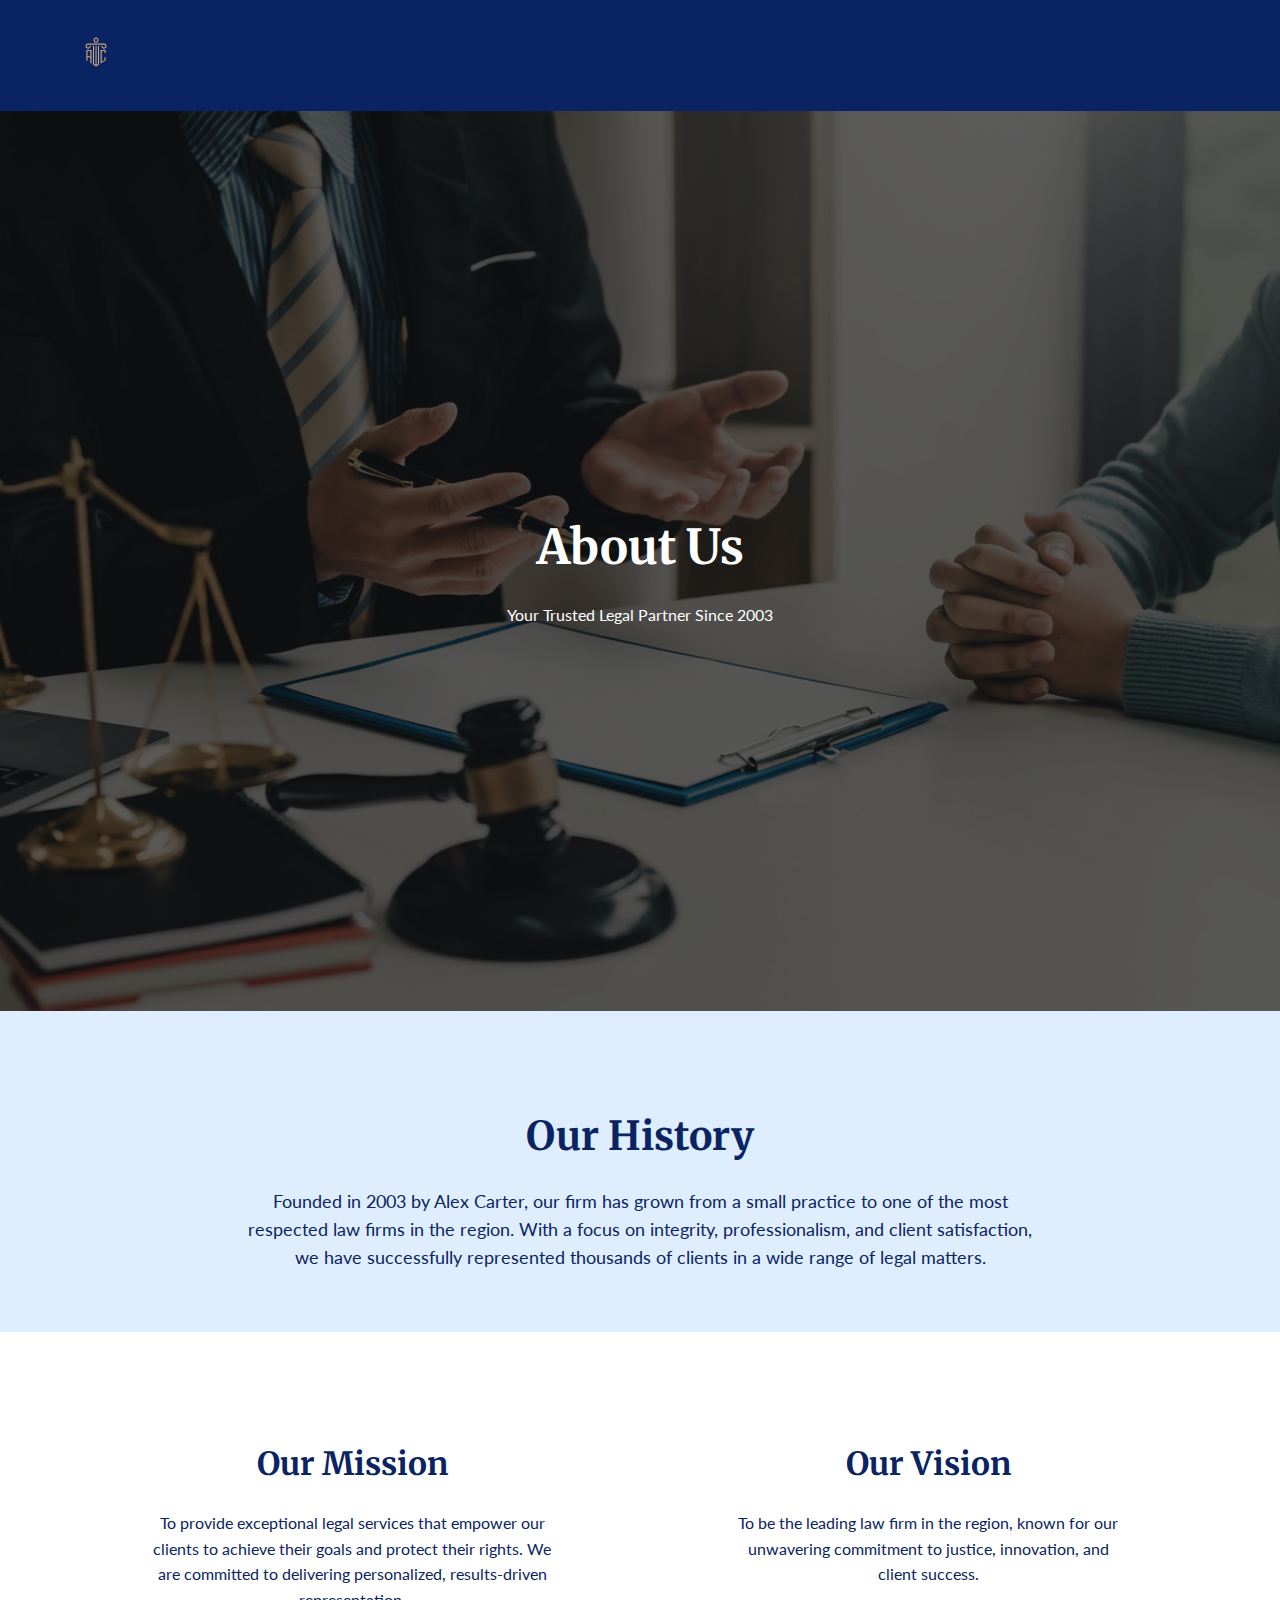
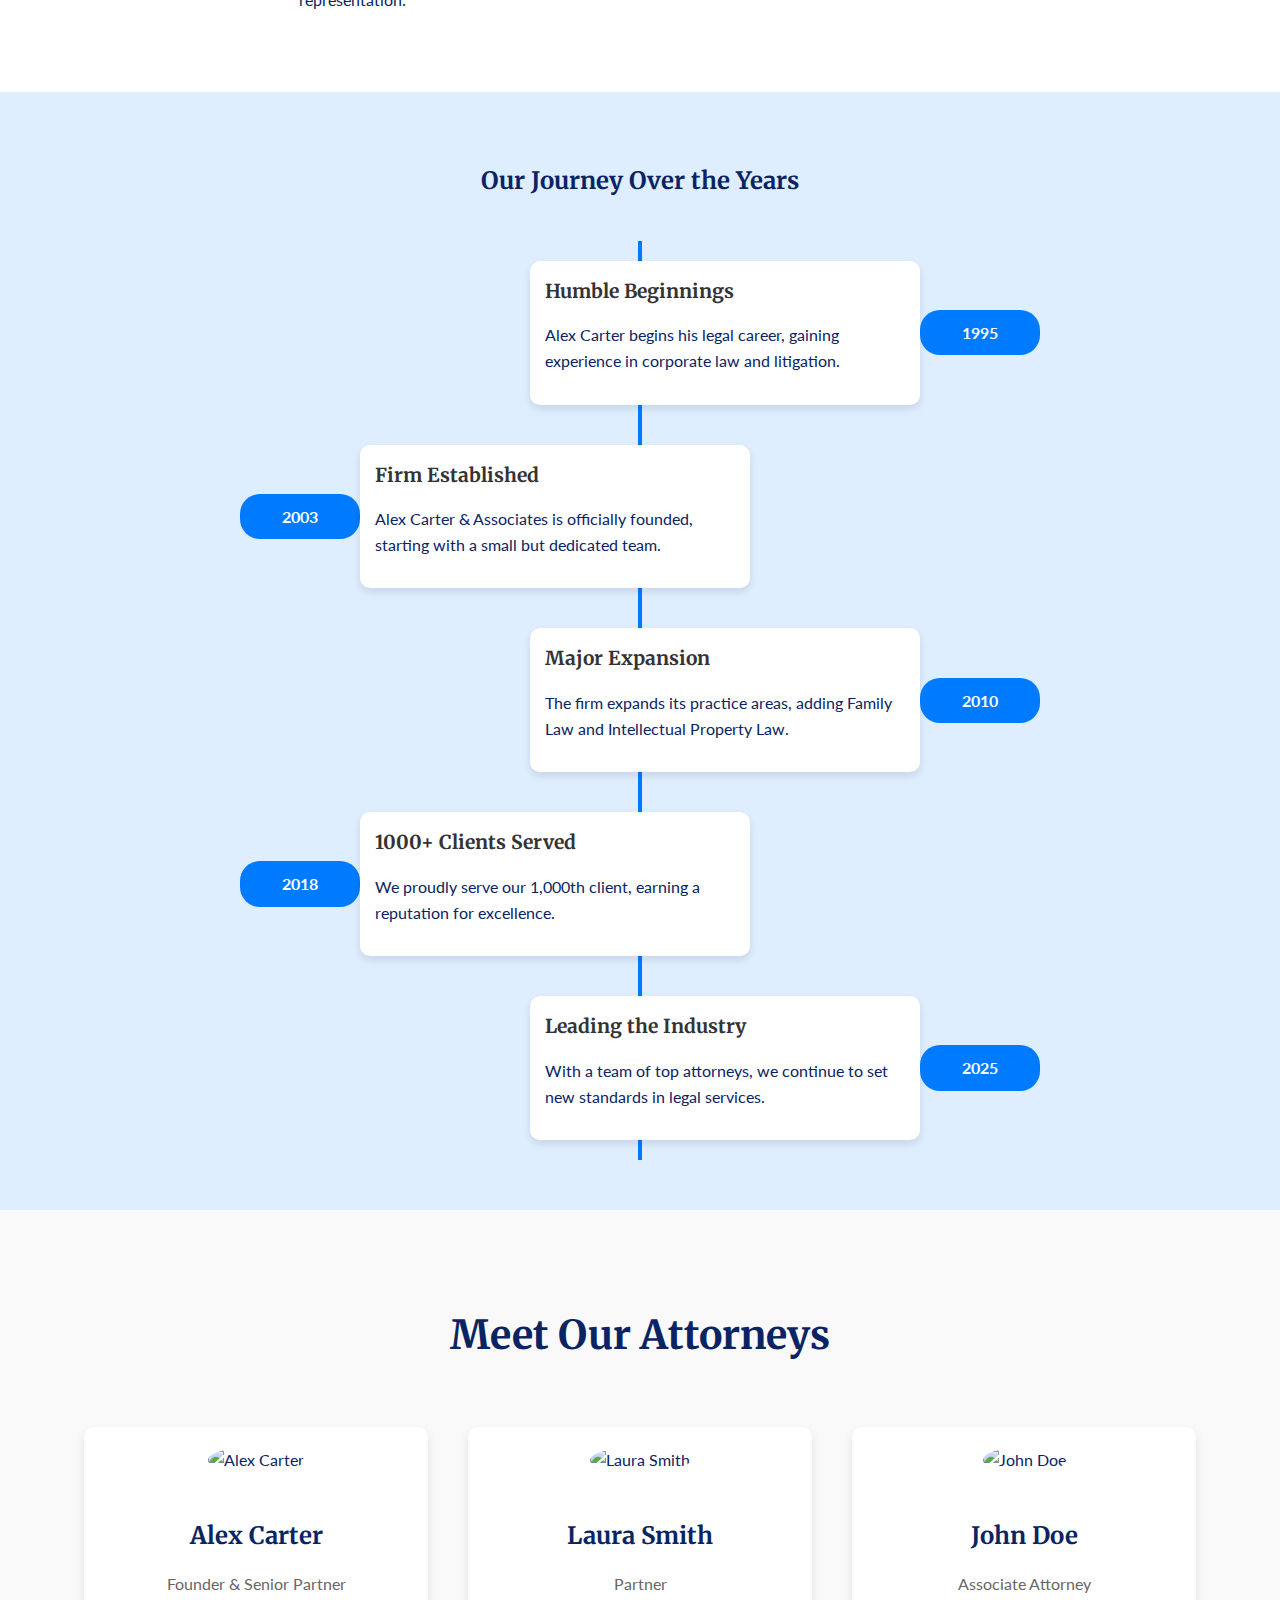
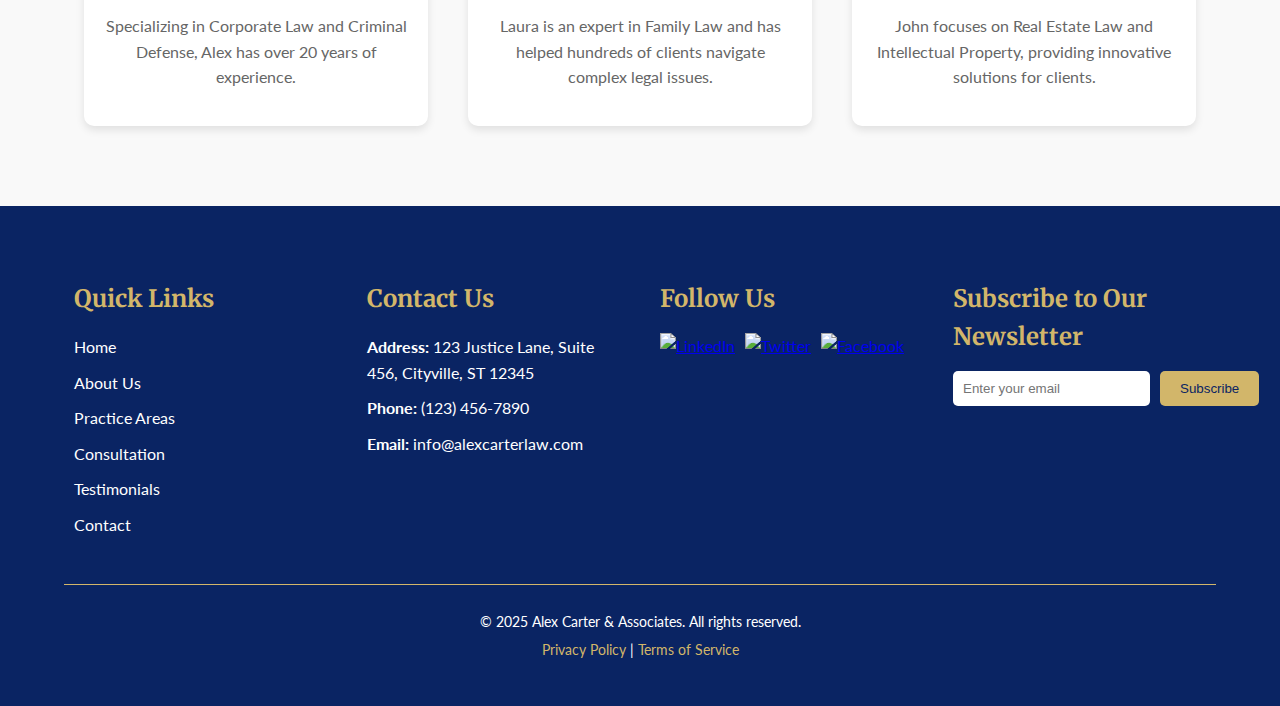
==== pages/about.html @ c3e84b6a "This is a dummy website for a Law Firm" ====
<!DOCTYPE html>
<html lang="en">
<head>
  <meta charset="UTF-8">
  <meta name="viewport" content="width=device-width, initial-scale=1.0">
  <title>About Us | Alex Carter & Associates</title>
  <link rel="stylesheet" href="/assets/css/index.css">
  <link rel="stylesheet" href="/assets/css/about.css">
  <link href="https://fonts.googleapis.com/css2?family=Merriweather:wght@700&family=Lato:wght@400;700&display=swap" rel="stylesheet">
  <link rel="icon" type="image/x-icon" href="/assets/img/logo.png"> <!-- Add your favicon here -->
</head>
<body>
  <!-- Header -->
  <header>
    <div class="container">
      <div class="logo">
        <a href="/index.html"><img src="/assets/img/logo.png" alt="Alex Carter & Associates Logo"></a>
      </div>

      <!-- Navigation Menu -->
      <nav>
        <ul>
          <li><a href="/index.html">Home</a></li>
          <li><a href="/pages/about.html" class="active">About Us</a></li>
          <li><a href="/pages/practice-areas.html">Practice Areas</a></li>
          <li><a href="/pages/consultation.html">Consultation</a></li>
          <li><a href="/pages/testimonials.html">Testimonials</a></li>
          <li class="dropdown">
            <a href="javascript:void(0);" class="dropbtn">Contact</a>
            <div class="dropdown-content">
              <a href="/pages/consultation.html">Contact Form</a>
              <a href="mailto:info@yourdomain.com">Email Us</a>
              <a href="tel:+123456789">Call Us</a>
            </div>
          </li>        </ul>

        <!-- Burger Menu (visible only on mobile) -->
        <div class="burger-menu">
          <div></div>
          <div></div>
          <div></div>
        </div>
      </nav>
    </div>
  </header>

  <!-- About Us Hero Section -->
  <section class="about-hero">
    <div class="container">
      <h1>About Us</h1>
      <p>Your Trusted Legal Partner Since 2003</p>
    </div>
  </section>

  <!-- Firm History Section -->
  <section class="firm-history">
    <div class="container">
      <h2>Our History</h2>
      <p>Founded in 2003 by Alex Carter, our firm has grown from a small practice to one of the most respected law firms in the region. With a focus on integrity, professionalism, and client satisfaction, we have successfully represented thousands of clients in a wide range of legal matters.</p>
    </div>
  </section>

  <!-- Mission & Vision Section -->
  <section class="mission-vision">
    <div class="container">
      <div class="mission">
        <h2>Our Mission</h2>
        <p>To provide exceptional legal services that empower our clients to achieve their goals and protect their rights. We are committed to delivering personalized, results-driven representation.</p>
      </div>
      <div class="vision">
        <h2>Our Vision</h2>
        <p>To be the leading law firm in the region, known for our unwavering commitment to justice, innovation, and client success.</p>
      </div>
    </div>
  </section>

  <!-- Timeline Section -->
  <section class="timeline">
    <div class="container">
      <h2>Our Journey Over the Years</h2>
      <div class="timeline-wrapper">

        <!-- Timeline Item -->
        <div class="timeline-item">
          <div class="timeline-date">1995</div>
          <div class="timeline-content">
            <h3>Humble Beginnings</h3>
            <p>Alex Carter begins his legal career, gaining experience in corporate law and litigation.</p>
          </div>
        </div>

        <div class="timeline-item">
          <div class="timeline-date">2003</div>
          <div class="timeline-content">
            <h3>Firm Established</h3>
            <p>Alex Carter & Associates is officially founded, starting with a small but dedicated team.</p>
          </div>
        </div>

        <div class="timeline-item">
          <div class="timeline-date">2010</div>
          <div class="timeline-content">
            <h3>Major Expansion</h3>
            <p>The firm expands its practice areas, adding Family Law and Intellectual Property Law.</p>
          </div>
        </div>

        <div class="timeline-item">
          <div class="timeline-date">2018</div>
          <div class="timeline-content">
            <h3>1000+ Clients Served</h3>
            <p>We proudly serve our 1,000th client, earning a reputation for excellence.</p>
          </div>
        </div>

        <div class="timeline-item">
          <div class="timeline-date">2025</div>
          <div class="timeline-content">
            <h3>Leading the Industry</h3>
            <p>With a team of top attorneys, we continue to set new standards in legal services.</p>
          </div>
        </div>

      </div>
    </div>
  </section>

  <!-- Attorney Profiles Section -->
  <section class="attorney-profiles">
    <div class="container">
      <h2>Meet Our Attorneys</h2>
      <div class="profiles-grid">
        <div class="profile">
          <img src="/assets/img/alex-carter.jpg" alt="Alex Carter">
          <h3>Alex Carter</h3>
          <p>Founder & Senior Partner</p>
          <p>Specializing in Corporate Law and Criminal Defense, Alex has over 20 years of experience.</p>
        </div>
        <div class="profile">
          <img src="/assets/img/laura-smith.jpg" alt="Laura Smith">
          <h3>Laura Smith</h3>
          <p>Partner</p>
          <p>Laura is an expert in Family Law and has helped hundreds of clients navigate complex legal issues.</p>
        </div>
        <div class="profile">
          <img src="/assets/img/john-doe.jpg" alt="John Doe">
          <h3>John Doe</h3>
          <p>Associate Attorney</p>
          <p>John focuses on Real Estate Law and Intellectual Property, providing innovative solutions for clients.</p>
        </div>
      </div>
    </div>
  </section>

<!-- Footer -->
<footer>
    <div class="container">
      <div class="footer-grid">
        <!-- Quick Links -->
        <div class="footer-section">
          <h3>Quick Links</h3>
          <ul>
            <li><a href="/index.html">Home</a></li>
            <li><a href="/pages/about.html">About Us</a></li>
            <li><a href="/pages/practice-areas.html">Practice Areas</a></li>
            <li><a href="/pages/consultation.html">Consultation</a></li>
            <li><a href="/pages/testimonials.html">Testimonials</a></li>
            <li><a href="/pages/contact.html">Contact</a></li>
          </ul>
        </div>
  
        <!-- Contact Information -->
        <div class="footer-section">
          <h3>Contact Us</h3>
          <ul>
            <li><strong>Address:</strong> 123 Justice Lane, Suite 456, Cityville, ST 12345</li>
            <li><strong>Phone:</strong> <a href="tel:+1234567890">(123) 456-7890</a></li>
            <li><strong>Email:</strong> <a href="mailto:info@alexcarterlaw.com">info@alexcarterlaw.com</a></li>
          </ul>
        </div>
  
        <!-- Social Media Links -->
        <div class="footer-section">
          <h3>Follow Us</h3>
          <div class="social-links">
            <a href="https://www.linkedin.com" target="_blank" aria-label="LinkedIn">
                <img src="https://cdn-icons-png.flaticon.com/512/174/174857.png" alt="LinkedIn" width="24">
            </a>
            <a href="https://twitter.com" target="_blank" aria-label="Twitter">
                <img src="https://cdn-icons-png.flaticon.com/512/733/733579.png" alt="Twitter" width="24">
            </a>
            <a href="https://www.facebook.com" target="_blank" aria-label="Facebook">
                <img src="https://cdn-icons-png.flaticon.com/512/733/733547.png" alt="Facebook" width="24">
            </a>
        </div>   
        </div>
  
        <!-- Newsletter Signup -->
        <div class="footer-section">
          <h3>Subscribe to Our Newsletter</h3>
          <form class="newsletter-form">
            <input type="email" placeholder="Enter your email" required>
            <button type="submit">Subscribe</button>
          </form>
        </div>
      </div>
  
      <!-- Copyright Notice -->
      <div class="copyright">
        <p>&copy; 2025 Alex Carter & Associates. All rights reserved.</p>
        <p><a href="/privacy-policy.html">Privacy Policy</a> | <a href="/terms-of-service.html">Terms of Service</a></p>
      </div>
    </div>
  </footer>

  <script src="/assets/js/burger-menu.js"></script>
</body>
</html>
---- assets/css/index.css ----
/* Global Styles */
body {
    font-family: 'Lato', sans-serif;
    color: #0A2463;
    margin: 0;
    padding: 0;
    line-height: 1.6;
  }
  
  h1 {
    font-family: 'Merriweather', serif;
    color: #ffffff;
    font-size: 3rem;
  }
  
  h2, h3 {
    font-family: 'Merriweather', serif;
    color: #0A2463;
  }
  
  .container {
    width: 90%;
    max-width: 1200px;
    margin: 0 auto;
  }
  
  /* Header */
  header {
    background-color: #0A2463;
    padding: 20px 0;
    position: sticky;
    top: 0;
    z-index: 1000;
  }
  
  header .container {
    display: flex;
    justify-content: space-between;
    align-items: center;
  }
  
  header .logo img {
    height: 4rem; /* Adjust based on your logo size */
  }
  
  header nav ul {
    list-style: none;
    margin: 0;
    padding: 0;
    display: flex;
  }
  
  header nav ul li {
    margin-left: 20px;
  }
  
  header nav ul li a {
    color: white;
    text-decoration: none;
    font-weight: bold;
    transition: color 0.3s ease;
    font-size: 1rem;
  }
  
  header nav ul li a:hover,
  header nav ul li a.active {
    color: #D2B66A;
  }

  ul li.dropdown {
    position: relative;
    color: #fff;
  }
  
  ul li .dropdown-content {
    display: none;
    position: absolute;
    background-color: #fff;
    min-width: 160px;
    box-shadow: 0px 8px 16px rgba(0, 0, 0, 0.2);
    z-index: 1;
  }
  
  ul li:hover .dropdown-content {
    display: block;
  }
  
  ul li .dropdown-content a {
    color: black;
    padding: 12px 16px;
    text-decoration: none;
    display: block;
  }
  
  ul li .dropdown-content a:hover {
    background-color: #ddd;
  }
  
  /* Optional styling for the dropdown button */
  ul li .dropbtn {
    background-color: transparent;
    border: none;
    color: inherit;
    font-size: inherit;
    cursor: pointer;
  }
  
  /* Hero Section */
  .hero {
    position: relative;
    height: 100vh;
    display: flex;
    align-items: center;
    justify-content: center;
    text-align: center;
    color: white;
    overflow: hidden;
  }
  
  .hero::before {
    content: "";
    position: absolute;
    top: 0;
    left: 0;
    width: 100%;
    height: 100%;
    background-image: url('/assets/img/law-bg.png');
    background-size: cover;
    background-position: center;
    filter: brightness(40%); /* Darkens the image */
    z-index: -1;
  }
  
  .hero::after {
    content: "";
    position: absolute;
    top: 0;
    left: 0;
    width: 100%;
    height: 100%;
    background-color: rgba(42, 42, 42, 0.142); /* 60% black overlay */
    z-index: -1;
  }
  
  .hero-content h1 {
    font-size: 3rem;
    margin-bottom: 20px;
  }
  
  .cta-button {
    background-color: #D2B66A;
    color: #0A2463;
    padding: 15px 30px;
    text-decoration: none;
    border-radius: 5px;
    font-weight: bold;
    font-size: 1.2rem;
    transition: background-color 0.3s ease;
  }
  
  .cta-button:hover {
    background-color: #e6b800;
  }
  
  /* Firm Introduction */
  .firm-intro {
    padding: 60px 0;
    background-color: #deeeff;
    text-align: center;
  }

  
  .firm-intro h2 {
    font-size: 2.5rem;
    margin-bottom: 20px;
  }
  
  .firm-intro p {
    font-size: 1.1rem;
    max-width: 800px;
    margin: 0 auto;
  }
  
  .testimonials-section h1 {
    color: #0A2463;
    text-align: center;
  }
  
  .testimonialsi-grid {
    display: grid;
    grid-template-columns: repeat(auto-fit, minmax(300px, 1fr));
    gap: 30px;
    padding: 40px 20px;

}

.testimoniali-card {
    background: white;
    border-radius: 10px;
    box-shadow: 0 4px 8px rgba(0,0,0,0.1);
    padding: 25px;
    transition: transform 0.3s ease;
}

.testimoniali-card:hover {
    transform: translateY(-5px);
}

.testimoniali-image {
    width: 80px;
    height: 80px;
    border-radius: 50%;
    display: block;
    margin: 0 auto 20px;
    object-fit: cover;
}

.testimoniali-content p {
    font-size: 1rem;
    line-height: 1.6;
    color: #555;
    margin-bottom: 15px;
}

.client-info {
    text-align: center;
    border-top: 1px solid #eee;
    padding-top: 15px;
}

.client-info h3 {
    font-size: 1.1rem;
    color: #0A2463;
    margin-bottom: 5px;
}

.client-info span {
    font-size: 0.9rem;
    color: #D2B66A;
    font-weight: 500;
}
  
/* Footer Styles */
footer {
    background-color: #0A2463;
    color: white;
    padding: 40px 0;
  }
  
  .footer-grid {
    display: flex;
    justify-content: space-between;
    flex-wrap: wrap;
    gap: 20px;
    margin-bottom: 20px;
  }
  
  .footer-section {
    flex: 1;
    min-width: 200px;
    margin: 10px;
  }
  
  .footer-section h3 {
    font-size: 1.5rem;
    margin-bottom: 15px;
    color: #D2B66A;
  }
  
  .footer-section ul {
    list-style: none;
    padding: 0;
  }
  
  .footer-section ul li {
    margin: 10px 0;
  }
  
  .footer-section ul li a {
    color: white;
    text-decoration: none;
    transition: color 0.3s ease;
  }
  
  .footer-section ul li a:hover {
    color: #D2B66A;
  }
  
  .footer-section .social-links {
    display: flex;
    gap: 10px;
  }
  
  .footer-section .social-links a img {
    width: 24px;
    height: 24px;
    transition: opacity 0.3s ease;
  }
  
  .footer-section .social-links a:hover img {
    opacity: 0.8;
  }
  
  .newsletter-form {
    display: flex;
    gap: 10px;
  }
  
  .newsletter-form input {
    flex: 1;
    padding: 10px;
    border: none;
    border-radius: 5px;
  }
  
  .newsletter-form button {
    background-color: #D2B66A;
    color: #0A2463;
    padding: 10px 20px;
    border: none;
    border-radius: 5px;
    cursor: pointer;
    transition: background-color 0.3s ease;
  }
  
  .newsletter-form button:hover {
    background-color: #e6b800;
  }
  
  .copyright {
    text-align: center;
    margin-top: 20px;
    border-top: 1px solid #D2B66A;
    padding-top: 20px;
  }
  
  .copyright p {
    margin: 5px 0;
    font-size: 0.9rem;
  }
  
  .copyright a {
    color: #D2B66A;
    text-decoration: none;
    transition: color 0.3s ease;
  }
  
  .copyright a:hover {
    color: #e6b800;
  }
/* Mobile Styles - Apply from 768px and below */
@media (max-width: 768px) {
    /* Hide default nav menu */
    nav ul {
      flex-direction: column;
      position: absolute;
      top: 60px; /* Adjust based on header height */
      left: 0;
      width: 100%;
      background: #0A2463;
      text-align: center;
      padding: 20px 0;
      transition: transform 0.3s ease-in-out;
    }
  
    /* Show menu when active */
    nav ul.active {
      display: flex; /* Show menu */
      margin-top: 6vw;
    }

    nav ul {
      display: none;
      flex-direction: column;
    }
  
    nav ul li {
      width: 100%;
      text-align: center;
    }
  
    /* Burger Menu */
    .burger-menu {
      display: block;
      position: absolute;
      right: 20px;
      top: 20px;
      cursor: pointer;
      z-index: 1100;
    }
  
    .burger-menu div {
      width: 30px;
      height: 4px;
      background-color: white;
      margin: 6px 0;
      transition: 0.3s;
    }
  
    /* Burger menu active state */
    .burger-menu.active div:nth-child(1) {
      transform: translateY(10px) rotate(45deg);
    }
  
    .burger-menu.active div:nth-child(2) {
      opacity: 0;
    }
  
    .burger-menu.active div:nth-child(3) {
      transform: translateY(-10px) rotate(-45deg);
    }
  
    /* Ensuring that the nav menu is above content */
    nav ul {
      z-index: 1000;
    }
  
    /* Adjust the nav links inside the menu */
    nav ul li {
      margin: 15px 0; /* Spacing between items */
    }
  
    nav ul li a {
      font-size: 1.2rem;
      color: white;
      padding: 10px;
      text-decoration: none;
      display: block;
    }
  

    .footer-grid {
        flex-direction: column;
        align-items: center;
        text-align: center;
      }
    
      .footer-section {
        width: 100%;
        max-width: 300px;
        margin: 20px 0;
      }
    
      .footer-section h3 {
        font-size: 1.3rem;
      }
    
      .footer-section ul li {
        margin: 8px 0;
      }
    
      .footer-section .social-links {
        justify-content: center;
      }
    
      .newsletter-form {
        flex-direction: column;
        align-items: center;
      }
    
      .newsletter-form input {
        width: 100%;
        margin-bottom: 10px;
      }
    
      .newsletter-form button {
        width: 100%;
      }
    
      .copyright {
        font-size: 0.8rem;
      }
  }
  
  @media (max-width: 480px) {
    /* Adjust font sizes and spacing for very small screens */
    .footer-section h3 {
      font-size: 1.2rem;
    }
  
    .footer-section ul li {
      font-size: 0.9rem;
    }
  
    .newsletter-form input {
      font-size: 0.9rem;
    }
  
    .newsletter-form button {
      font-size: 0.9rem;
    }
  
    .copyright {
      font-size: 0.75rem;
    }
  }
---- assets/css/about.css ----
/* About Us Hero Section */
  /* Hero Section */
  .about-hero {
    position: relative;
    height: 100vh;
    display: flex;
    align-items: center;
    justify-content: center;
    text-align: center;
    color: white;
    overflow: hidden;
  }
  
  .about-hero::before {
    content: "";
    position: absolute;
    top: 0;
    left: 0;
    width: 100%;
    height: 100%;
    background-image: url('/assets/img/about.png');
    background-size: cover;
    background-position: center;
    filter: brightness(40%); /* Darkens the image */
    z-index: -1;
  }
  
  .about-hero::after {
    content: "";
    position: absolute;
    top: 0;
    left: 0;
    width: 100%;
    height: 100%;
    background-color: rgba(42, 42, 42, 0.142); /* 60% black overlay */
    z-index: -1;
  }
  
  .about-hero h1 {
    font-size: 3rem;
    margin-bottom: 10px;
  }
  
  .about-hero p {
    font-size: 1rem;
  }
  
  /* Firm History Section */
  .firm-history {
    padding: 60px 0;
    background-color: #deeeff;
    text-align: center;
  }
  
  .firm-history h2 {
    font-size: 2.5rem;
    margin-bottom: 20px;
  }
  
  .firm-history p {
    font-size: 1.1rem;
    max-width: 800px;
    margin: 0 auto;
  }
  
  /* Mission & Vision Section */
  .mission-vision {
    padding: 60px 0;
    background-color: #fff;
    text-align: center;
  }
  
  .mission-vision .container {
    display: flex;
    justify-content: space-between;
    flex-wrap: wrap;
  }
  
  .mission-vision .mission,
  .mission-vision .vision {
    flex: 1;
    min-width: 300px;
    margin: 20px;
  }
  
  .mission-vision h2 {
    font-size: 2rem;
    margin-bottom: 20px;
  }
  
  .mission-vision p {
    font-size: 1rem;
    max-width: 400px;
    margin: 0 auto;
  }
  
/* Timeline Section */
.timeline {
  background-color: #deeeff;
  padding: 50px 20px;
}

.timeline h2 {
  text-align: center;
  font-family: "Merriweather", serif;
  margin-bottom: 40px;
}

.timeline-wrapper {
  display: flex;
  flex-direction: column;
  position: relative;
  max-width: 800px;
  margin: 0 auto;
}

/* Vertical Line */
.timeline-wrapper::before {
  content: "";
  position: absolute;
  left: 50%;
  top: 0;
  width: 4px;
  height: 100%;
  background: #007bff;
  transform: translateX(-50%);
}

/* Timeline Item */
.timeline-item {
  display: flex;
  align-items: center;
  justify-content: flex-start;
  position: relative;
  margin: 20px 0;
  width: 100%;
}

/* Left & Right Positioning */
.timeline-item:nth-child(odd) {
  flex-direction: row-reverse;
}

.timeline-date {
  background: #007bff;
  color: #fff;
  padding: 10px 20px;
  font-weight: bold;
  border-radius: 20px;
  min-width: 80px;
  text-align: center;
  font-family: "Lato", sans-serif;
}

.timeline-content {
  background: white;
  padding: 15px;
  border-radius: 10px;
  box-shadow: 0px 4px 8px rgba(0, 0, 0, 0.1);
  width: 45%;
}

.timeline-content h3 {
  margin: 0 0 10px;
  font-size: 1.2em;
  color: #333;
}

  /* Attorney Profiles Section */
  .attorney-profiles {
    padding: 60px 0;
    background-color: #f9f9f9;
    text-align: center;
  }
  
  .attorney-profiles h2 {
    font-size: 2.5rem;
    margin-bottom: 40px;
  }
  
  .profiles-grid {
    display: flex;
    justify-content: space-around;
    flex-wrap: wrap;
  }
  
  .profile {
    flex: 1;
    min-width: 250px;
    margin: 20px;
    background-color: #fff;
    padding: 20px;
    border-radius: 10px;
    box-shadow: 0 4px 8px rgba(0, 0, 0, 0.1);
  }
  
  .profile img {
    width: 150px;
    height: 150px;
    border-radius: 50%;
    margin-bottom: 20px;
  }
  
  .profile h3 {
    font-size: 1.5rem;
    margin-bottom: 10px;
  }
  
  .profile p {
    font-size: 1rem;
    color: #666;
  }

  @media (max-width: 768px) {
    .timeline-wrapper::before {
      left: 20px;
    }
  
    .timeline-item {
      flex-direction: column !important;
      align-items: flex-start;
    }
  
    .timeline-date {
      min-width: auto;
      margin-bottom: 10px;
    }
  
    .timeline-content {
      width: 90%;
    }
  }
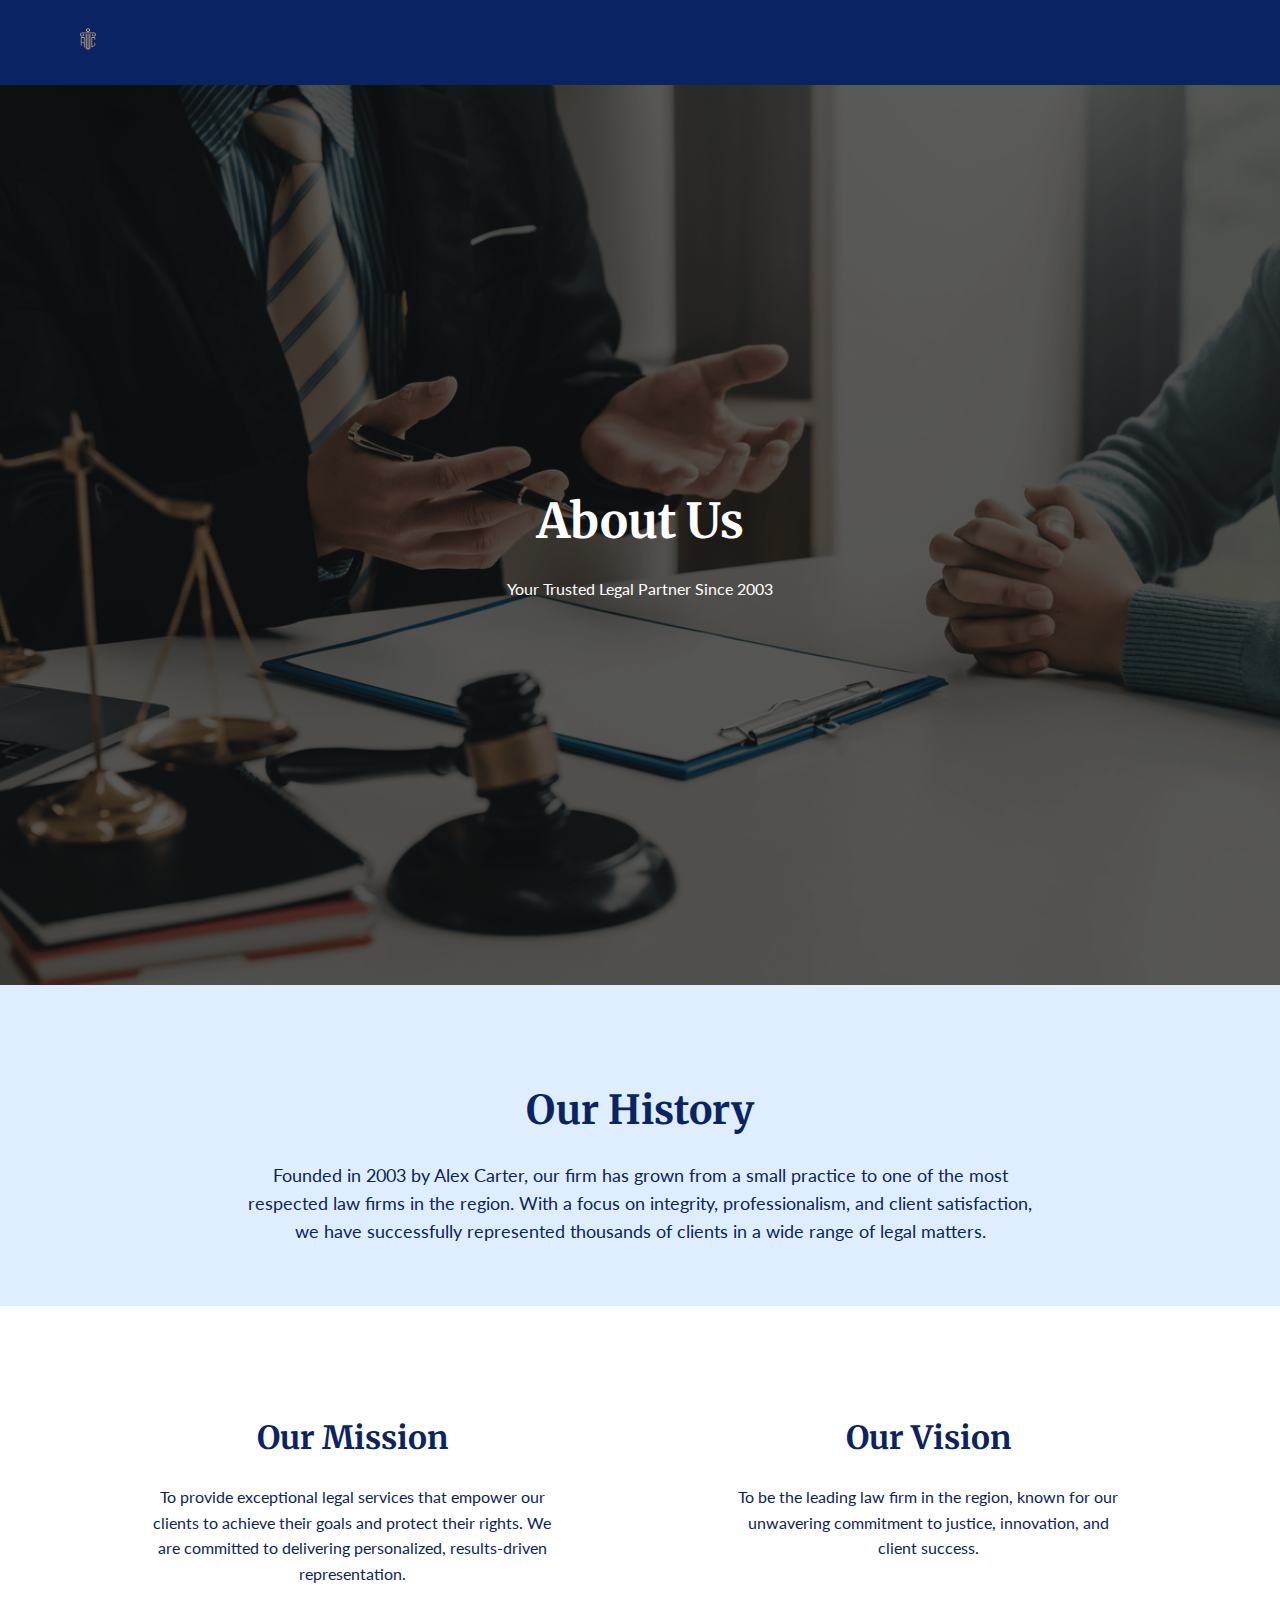
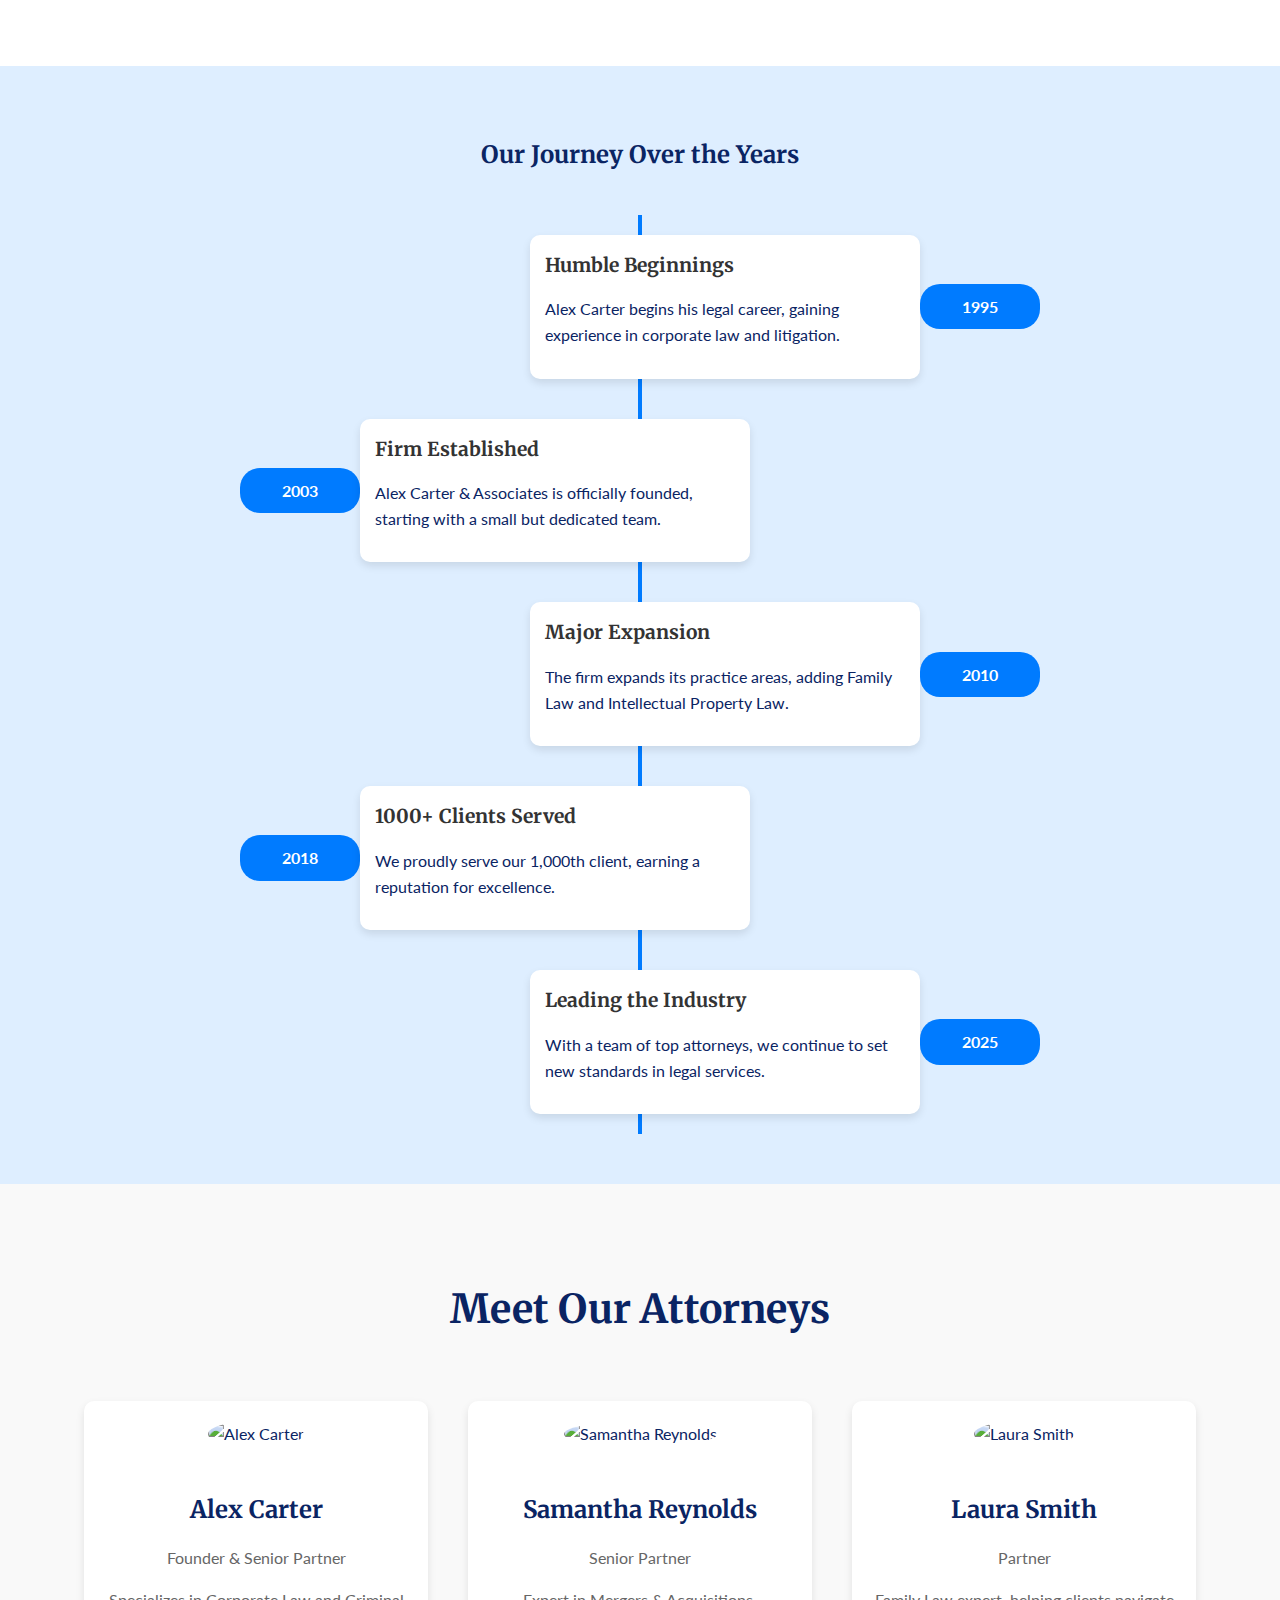
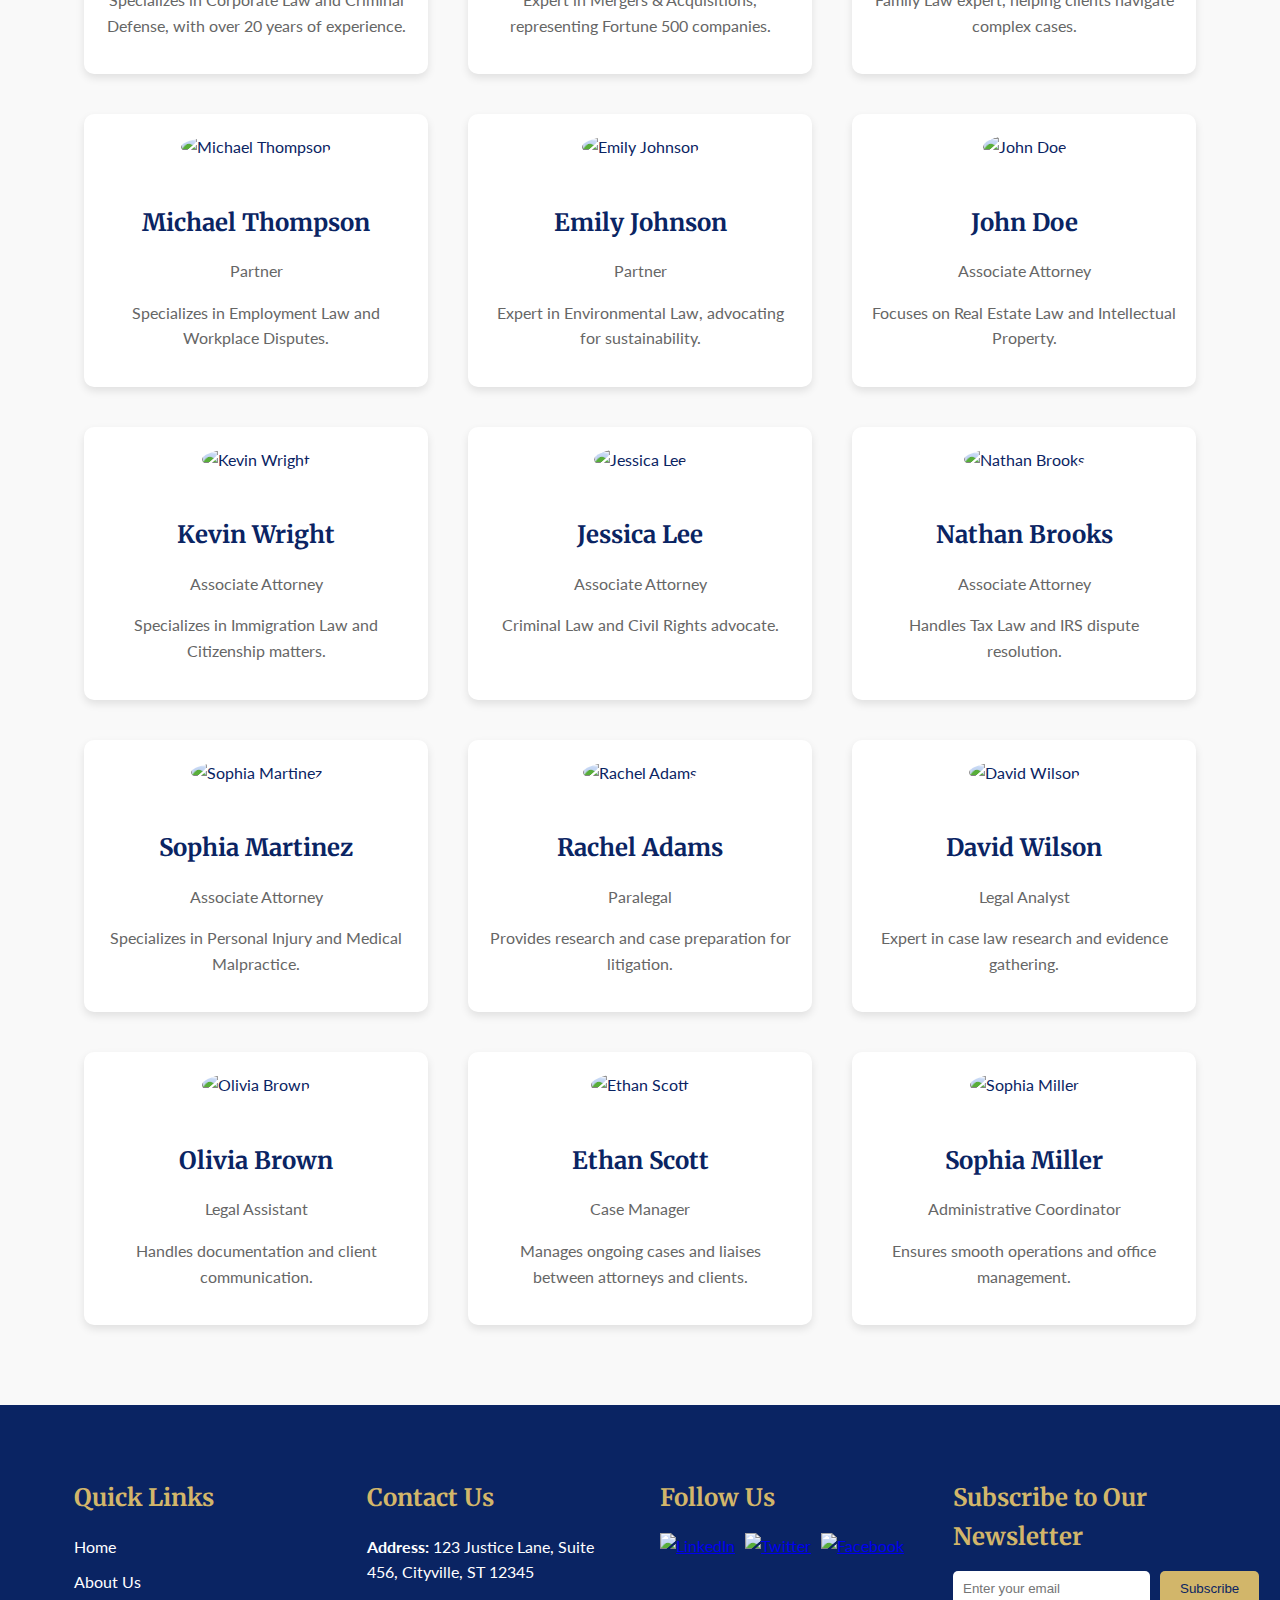
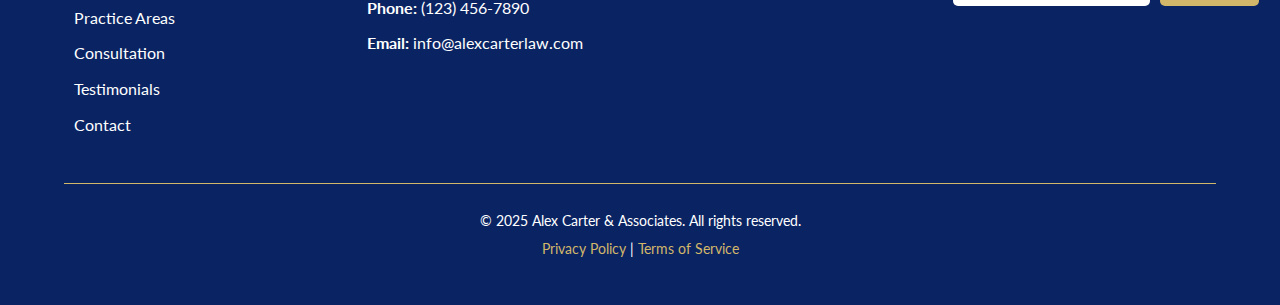
==== commit 6d805ed7: "update" ====
--- a/pages/about.html
+++ b/pages/about.html
@@ -128,29 +128,121 @@
   <!-- Attorney Profiles Section -->
   <section class="attorney-profiles">
     <div class="container">
-      <h2>Meet Our Attorneys</h2>
-      <div class="profiles-grid">
-        <div class="profile">
-          <img src="/assets/img/alex-carter.jpg" alt="Alex Carter">
-          <h3>Alex Carter</h3>
-          <p>Founder & Senior Partner</p>
-          <p>Specializing in Corporate Law and Criminal Defense, Alex has over 20 years of experience.</p>
-        </div>
-        <div class="profile">
-          <img src="/assets/img/laura-smith.jpg" alt="Laura Smith">
-          <h3>Laura Smith</h3>
-          <p>Partner</p>
-          <p>Laura is an expert in Family Law and has helped hundreds of clients navigate complex legal issues.</p>
-        </div>
-        <div class="profile">
-          <img src="/assets/img/john-doe.jpg" alt="John Doe">
-          <h3>John Doe</h3>
-          <p>Associate Attorney</p>
-          <p>John focuses on Real Estate Law and Intellectual Property, providing innovative solutions for clients.</p>
-        </div>
-      </div>
-    </div>
-  </section>
+        <h2>Meet Our Attorneys</h2>
+        <div class="profiles-grid">
+
+            <!-- Senior Partners -->
+            <div class="profile">
+                <img src="https://i.pravatar.cc/150?img=1" alt="Alex Carter">
+                <h3>Alex Carter</h3>
+                <p>Founder & Senior Partner</p>
+                <p>Specializes in Corporate Law and Criminal Defense, with over 20 years of experience.</p>
+            </div>
+
+            <div class="profile">
+                <img src="https://i.pravatar.cc/150?img=2" alt="Samantha Reynolds">
+                <h3>Samantha Reynolds</h3>
+                <p>Senior Partner</p>
+                <p>Expert in Mergers & Acquisitions, representing Fortune 500 companies.</p>
+            </div>
+
+            <!-- Partners -->
+            <div class="profile">
+                <img src="https://i.pravatar.cc/150?img=3" alt="Laura Smith">
+                <h3>Laura Smith</h3>
+                <p>Partner</p>
+                <p>Family Law expert, helping clients navigate complex cases.</p>
+            </div>
+
+            <div class="profile">
+                <img src="https://i.pravatar.cc/150?img=4" alt="Michael Thompson">
+                <h3>Michael Thompson</h3>
+                <p>Partner</p>
+                <p>Specializes in Employment Law and Workplace Disputes.</p>
+            </div>
+
+            <div class="profile">
+                <img src="https://i.pravatar.cc/150?img=5" alt="Emily Johnson">
+                <h3>Emily Johnson</h3>
+                <p>Partner</p>
+                <p>Expert in Environmental Law, advocating for sustainability.</p>
+            </div>
+
+            <!-- Associate Attorneys -->
+            <div class="profile">
+                <img src="https://i.pravatar.cc/150?img=6" alt="John Doe">
+                <h3>John Doe</h3>
+                <p>Associate Attorney</p>
+                <p>Focuses on Real Estate Law and Intellectual Property.</p>
+            </div>
+
+            <div class="profile">
+                <img src="https://i.pravatar.cc/150?img=7" alt="Kevin Wright">
+                <h3>Kevin Wright</h3>
+                <p>Associate Attorney</p>
+                <p>Specializes in Immigration Law and Citizenship matters.</p>
+            </div>
+
+            <div class="profile">
+                <img src="https://i.pravatar.cc/150?img=8" alt="Jessica Lee">
+                <h3>Jessica Lee</h3>
+                <p>Associate Attorney</p>
+                <p>Criminal Law and Civil Rights advocate.</p>
+            </div>
+
+            <div class="profile">
+                <img src="https://i.pravatar.cc/150?img=9" alt="Nathan Brooks">
+                <h3>Nathan Brooks</h3>
+                <p>Associate Attorney</p>
+                <p>Handles Tax Law and IRS dispute resolution.</p>
+            </div>
+
+            <div class="profile">
+                <img src="https://i.pravatar.cc/150?img=10" alt="Sophia Martinez">
+                <h3>Sophia Martinez</h3>
+                <p>Associate Attorney</p>
+                <p>Specializes in Personal Injury and Medical Malpractice.</p>
+            </div>
+
+            <!-- Legal Staff -->
+            <div class="profile">
+                <img src="https://i.pravatar.cc/150?img=11" alt="Rachel Adams">
+                <h3>Rachel Adams</h3>
+                <p>Paralegal</p>
+                <p>Provides research and case preparation for litigation.</p>
+            </div>
+
+            <div class="profile">
+                <img src="https://i.pravatar.cc/150?img=12" alt="David Wilson">
+                <h3>David Wilson</h3>
+                <p>Legal Analyst</p>
+                <p>Expert in case law research and evidence gathering.</p>
+            </div>
+
+            <div class="profile">
+                <img src="https://i.pravatar.cc/150?img=13" alt="Olivia Brown">
+                <h3>Olivia Brown</h3>
+                <p>Legal Assistant</p>
+                <p>Handles documentation and client communication.</p>
+            </div>
+
+            <div class="profile">
+                <img src="https://i.pravatar.cc/150?img=14" alt="Ethan Scott">
+                <h3>Ethan Scott</h3>
+                <p>Case Manager</p>
+                <p>Manages ongoing cases and liaises between attorneys and clients.</p>
+            </div>
+
+            <div class="profile">
+                <img src="https://i.pravatar.cc/150?img=15" alt="Sophia Miller">
+                <h3>Sophia Miller</h3>
+                <p>Administrative Coordinator</p>
+                <p>Ensures smooth operations and office management.</p>
+            </div>
+
+        </div>
+    </div>
+</section>
 
 <!-- Footer -->
 <footer>
--- a/assets/css/index.css
+++ b/assets/css/index.css
@@ -27,20 +27,22 @@
   /* Header */
   header {
     background-color: #0A2463;
-    padding: 20px 0;
+    padding: 15px 0;
     position: sticky;
     top: 0;
     z-index: 1000;
+    display: flex;
   }
   
   header .container {
     display: flex;
     justify-content: space-between;
     align-items: center;
+
   }
   
   header .logo img {
-    height: 4rem; /* Adjust based on your logo size */
+    height: 3rem; /* Adjust based on your logo size */
   }
   
   header nav ul {
@@ -366,7 +368,7 @@
     /* Show menu when active */
     nav ul.active {
       display: flex; /* Show menu */
-      margin-top: 6vw;
+      margin-top: 5vw;
     }
 
     nav ul {
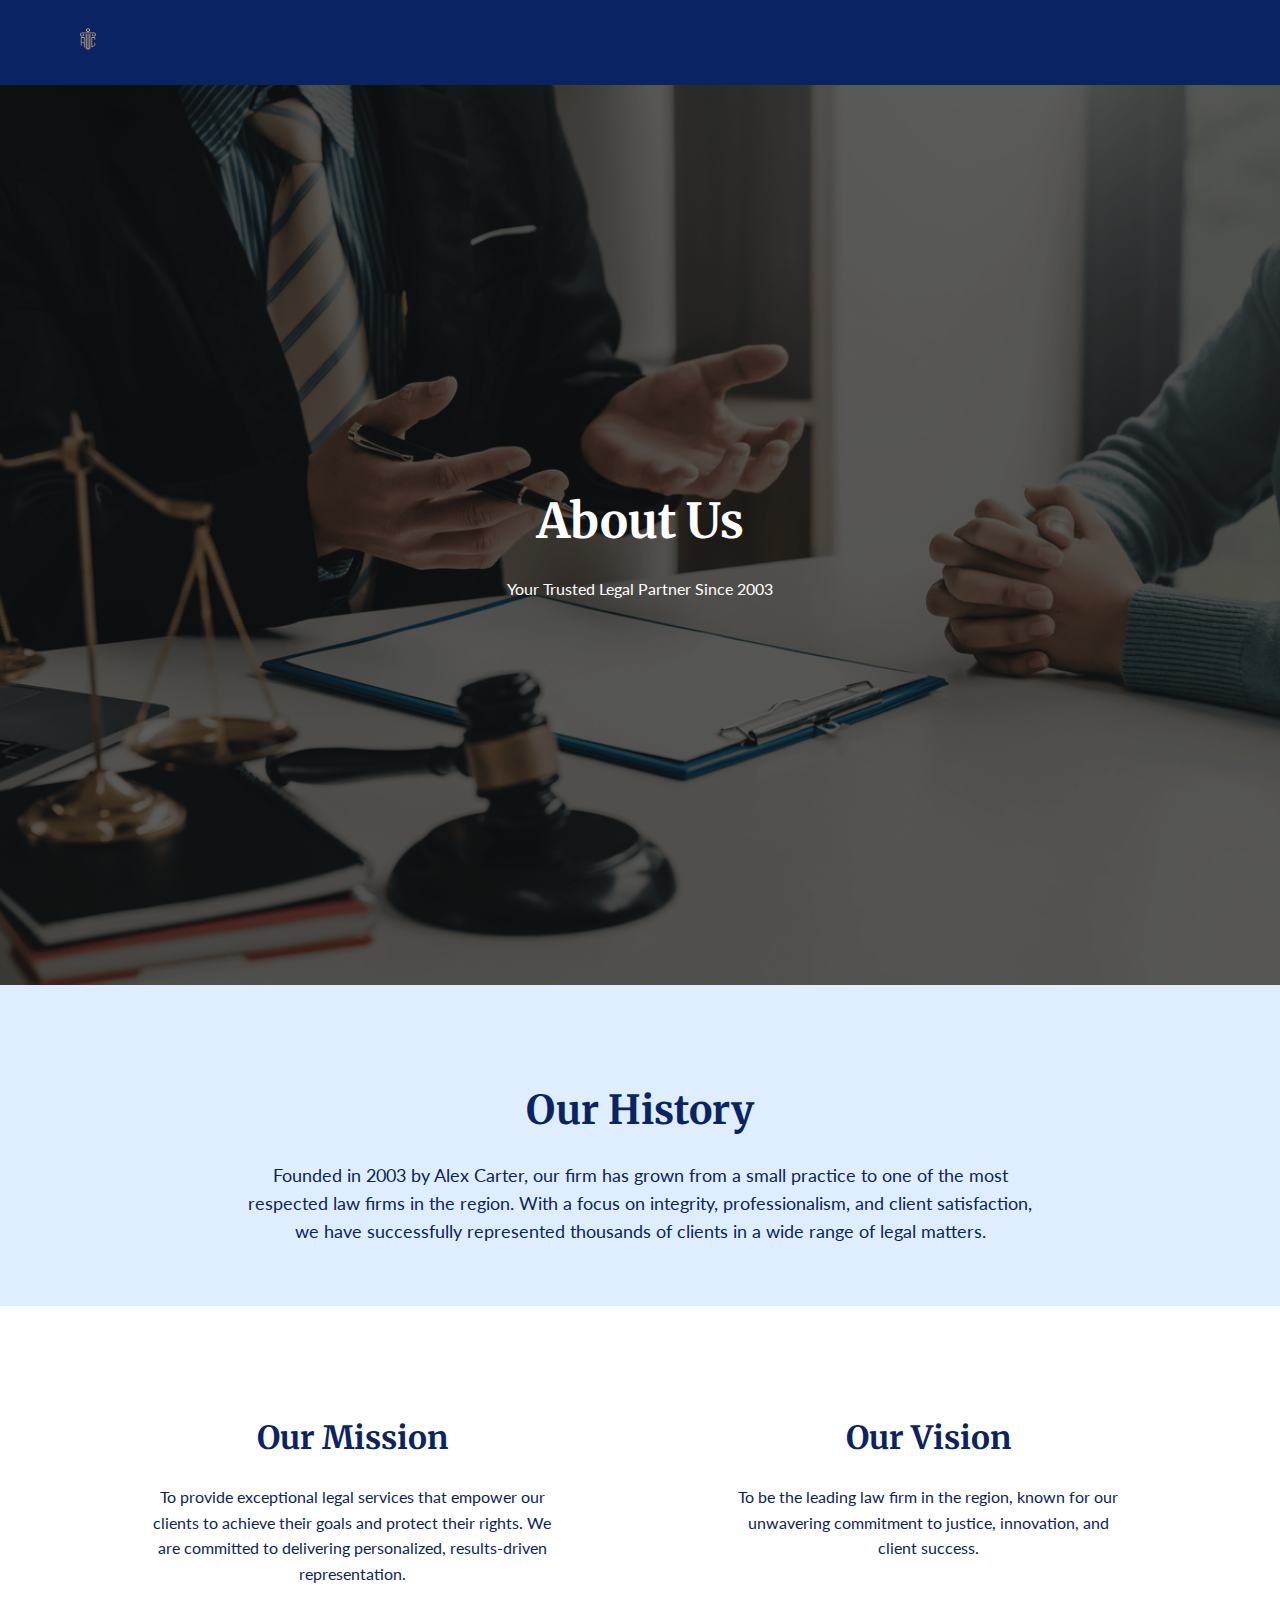
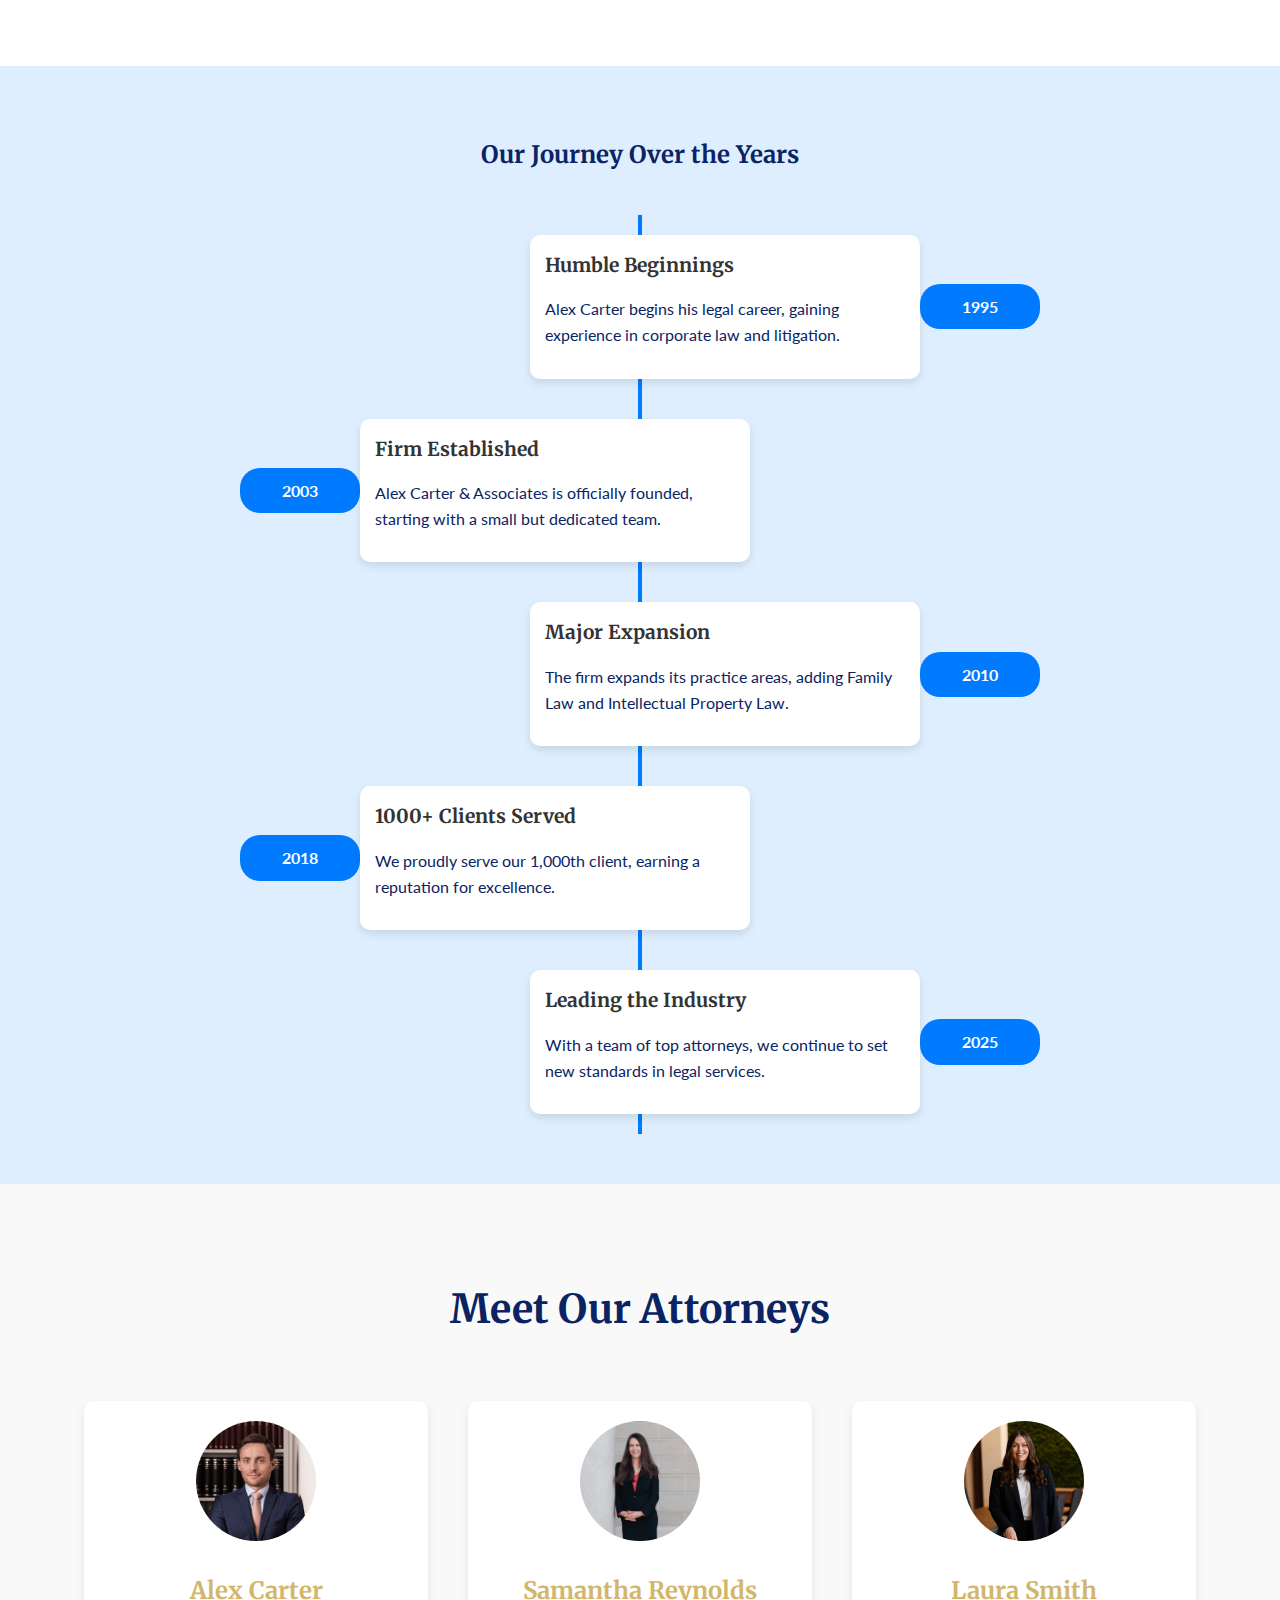
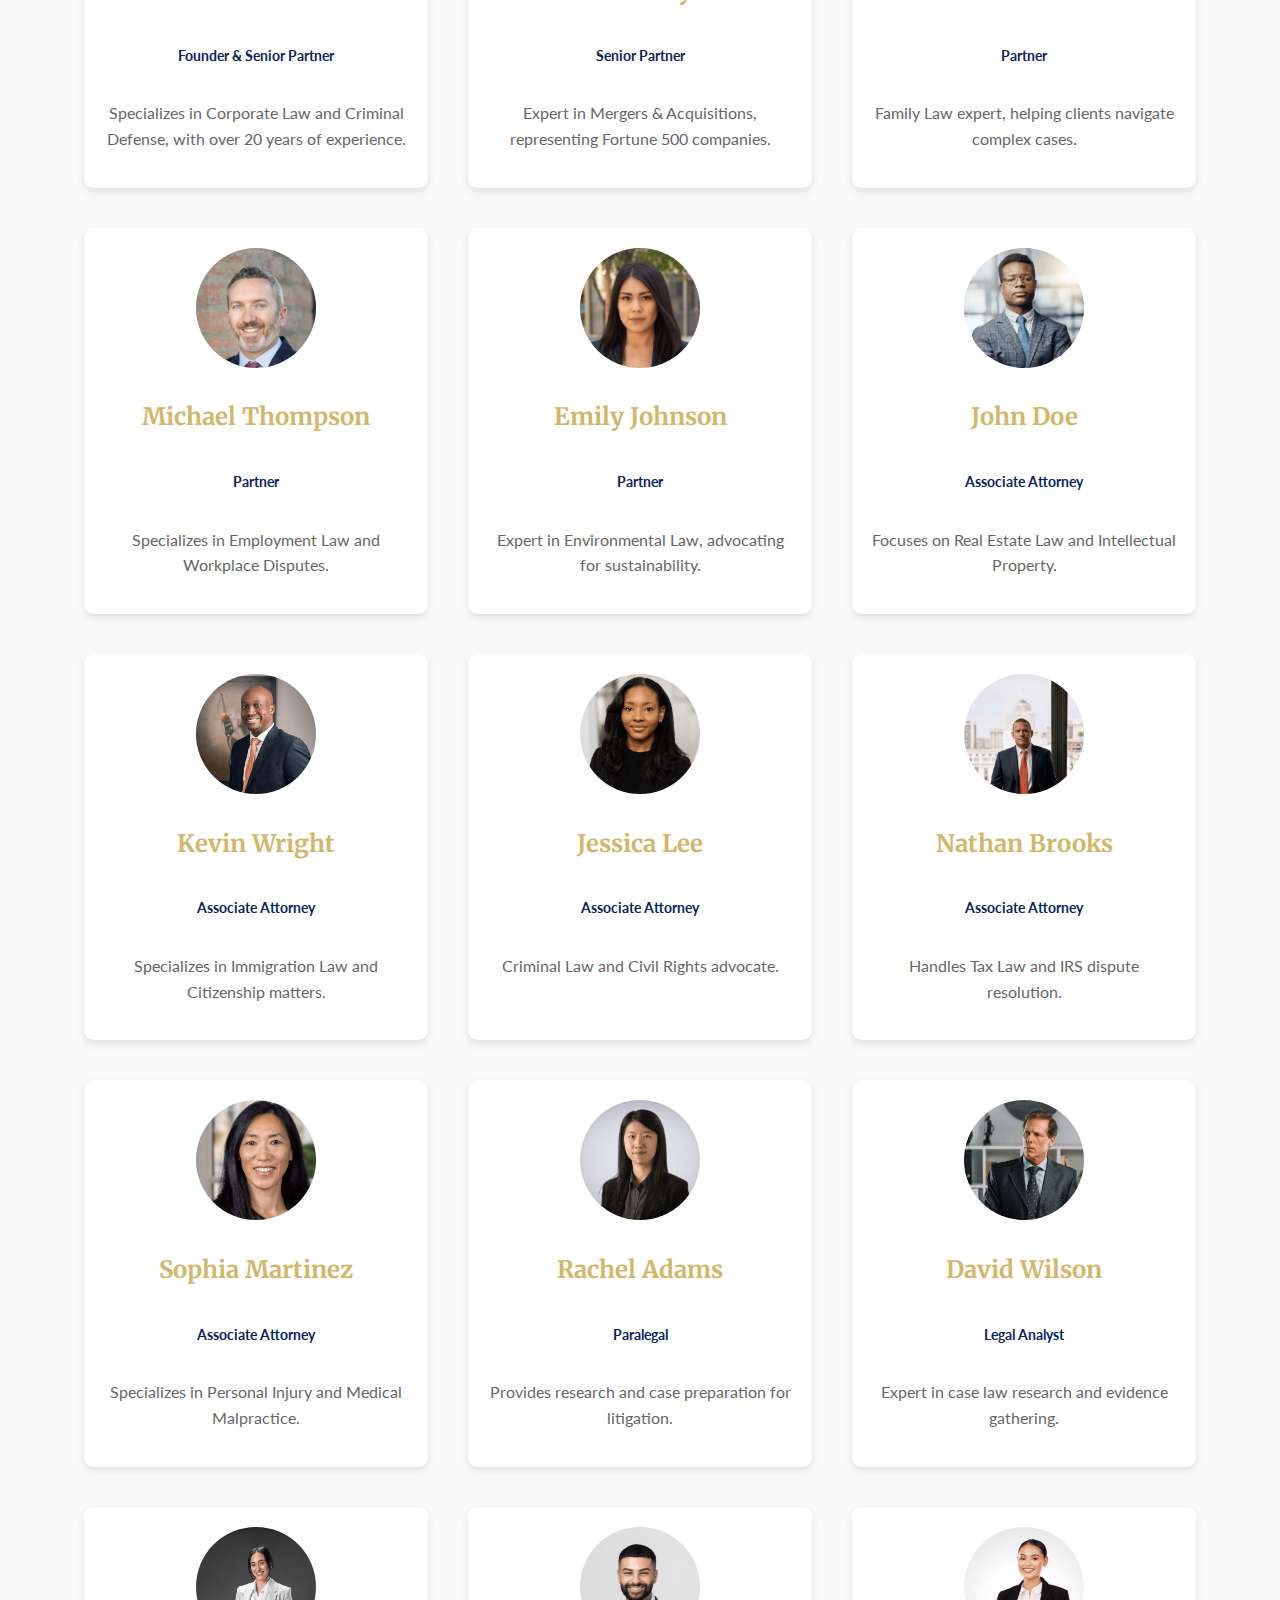
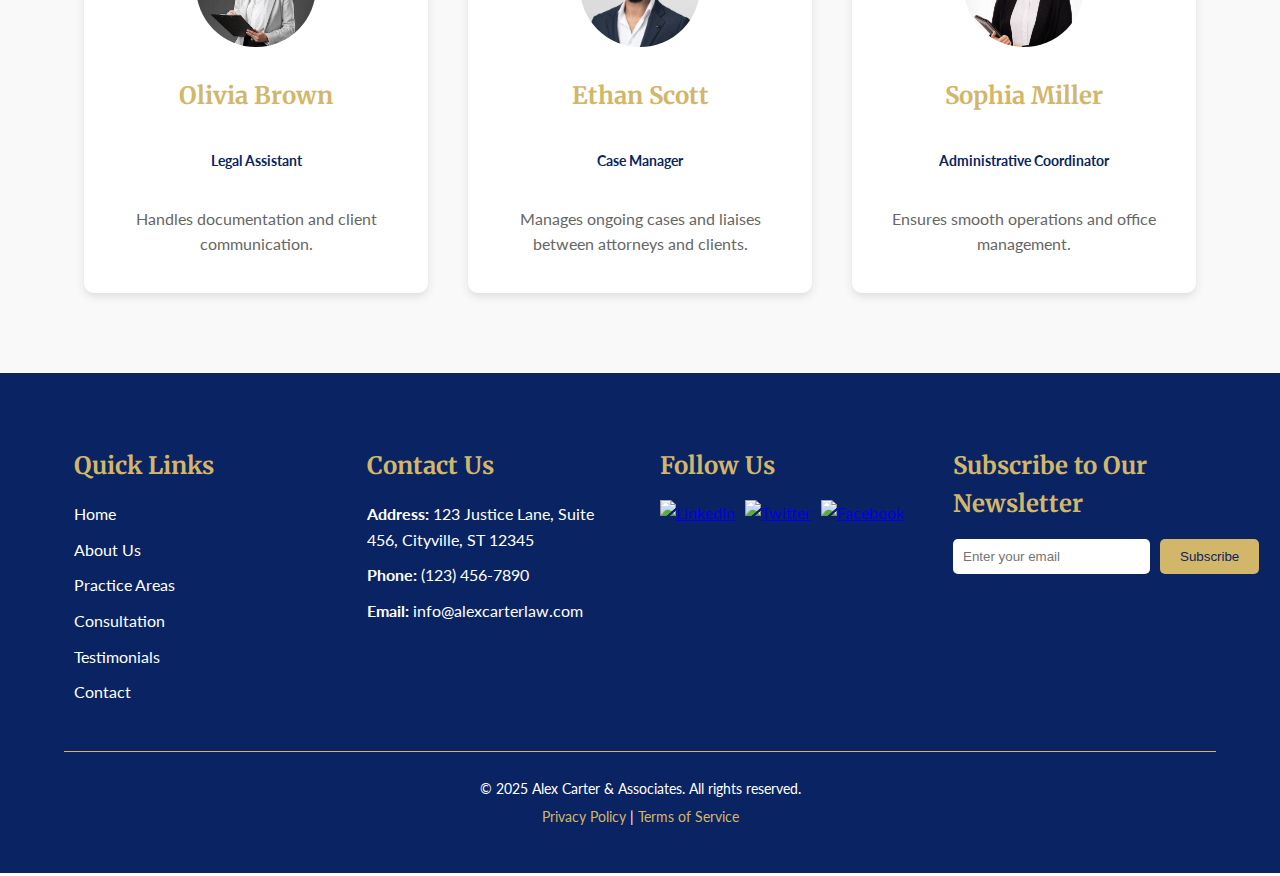
==== commit 1e140bfa: "Added pictures for employees (Dummy pictures for realism)" ====
--- a/pages/about.html
+++ b/pages/about.html
@@ -131,116 +131,117 @@
         <h2>Meet Our Attorneys</h2>
         <div class="profiles-grid">
 
-            <!-- Senior Partners -->
-            <div class="profile">
-                <img src="https://i.pravatar.cc/150?img=1" alt="Alex Carter">
-                <h3>Alex Carter</h3>
-                <p>Founder & Senior Partner</p>
-                <p>Specializes in Corporate Law and Criminal Defense, with over 20 years of experience.</p>
-            </div>
-
-            <div class="profile">
-                <img src="https://i.pravatar.cc/150?img=2" alt="Samantha Reynolds">
-                <h3>Samantha Reynolds</h3>
-                <p>Senior Partner</p>
-                <p>Expert in Mergers & Acquisitions, representing Fortune 500 companies.</p>
-            </div>
-
-            <!-- Partners -->
-            <div class="profile">
-                <img src="https://i.pravatar.cc/150?img=3" alt="Laura Smith">
-                <h3>Laura Smith</h3>
-                <p>Partner</p>
-                <p>Family Law expert, helping clients navigate complex cases.</p>
-            </div>
-
-            <div class="profile">
-                <img src="https://i.pravatar.cc/150?img=4" alt="Michael Thompson">
-                <h3>Michael Thompson</h3>
-                <p>Partner</p>
-                <p>Specializes in Employment Law and Workplace Disputes.</p>
-            </div>
-
-            <div class="profile">
-                <img src="https://i.pravatar.cc/150?img=5" alt="Emily Johnson">
-                <h3>Emily Johnson</h3>
-                <p>Partner</p>
-                <p>Expert in Environmental Law, advocating for sustainability.</p>
-            </div>
-
-            <!-- Associate Attorneys -->
-            <div class="profile">
-                <img src="https://i.pravatar.cc/150?img=6" alt="John Doe">
-                <h3>John Doe</h3>
-                <p>Associate Attorney</p>
-                <p>Focuses on Real Estate Law and Intellectual Property.</p>
-            </div>
-
-            <div class="profile">
-                <img src="https://i.pravatar.cc/150?img=7" alt="Kevin Wright">
-                <h3>Kevin Wright</h3>
-                <p>Associate Attorney</p>
-                <p>Specializes in Immigration Law and Citizenship matters.</p>
-            </div>
-
-            <div class="profile">
-                <img src="https://i.pravatar.cc/150?img=8" alt="Jessica Lee">
-                <h3>Jessica Lee</h3>
-                <p>Associate Attorney</p>
-                <p>Criminal Law and Civil Rights advocate.</p>
-            </div>
-
-            <div class="profile">
-                <img src="https://i.pravatar.cc/150?img=9" alt="Nathan Brooks">
-                <h3>Nathan Brooks</h3>
-                <p>Associate Attorney</p>
-                <p>Handles Tax Law and IRS dispute resolution.</p>
-            </div>
-
-            <div class="profile">
-                <img src="https://i.pravatar.cc/150?img=10" alt="Sophia Martinez">
-                <h3>Sophia Martinez</h3>
-                <p>Associate Attorney</p>
-                <p>Specializes in Personal Injury and Medical Malpractice.</p>
-            </div>
-
-            <!-- Legal Staff -->
-            <div class="profile">
-                <img src="https://i.pravatar.cc/150?img=11" alt="Rachel Adams">
-                <h3>Rachel Adams</h3>
-                <p>Paralegal</p>
-                <p>Provides research and case preparation for litigation.</p>
-            </div>
-
-            <div class="profile">
-                <img src="https://i.pravatar.cc/150?img=12" alt="David Wilson">
-                <h3>David Wilson</h3>
-                <p>Legal Analyst</p>
-                <p>Expert in case law research and evidence gathering.</p>
-            </div>
-
-            <div class="profile">
-                <img src="https://i.pravatar.cc/150?img=13" alt="Olivia Brown">
-                <h3>Olivia Brown</h3>
-                <p>Legal Assistant</p>
-                <p>Handles documentation and client communication.</p>
-            </div>
-
-            <div class="profile">
-                <img src="https://i.pravatar.cc/150?img=14" alt="Ethan Scott">
-                <h3>Ethan Scott</h3>
-                <p>Case Manager</p>
-                <p>Manages ongoing cases and liaises between attorneys and clients.</p>
-            </div>
-
-            <div class="profile">
-                <img src="https://i.pravatar.cc/150?img=15" alt="Sophia Miller">
-                <h3>Sophia Miller</h3>
-                <p>Administrative Coordinator</p>
-                <p>Ensures smooth operations and office management.</p>
-            </div>
-
-        </div>
+          <!-- Senior Partners -->
+          <div class="profile">
+              <img src="/assets/img/employees/emp1.png" alt="Alex Carter">
+              <h3>Alex Carter</h3>
+              <h6>Founder & Senior Partner</h6>
+              <p>Specializes in Corporate Law and Criminal Defense, with over 20 years of experience.</p>
+          </div>
+      
+          <div class="profile">
+              <img src="/assets/img/employees/ewp1.png" alt="Samantha Reynolds">
+              <h3>Samantha Reynolds</h3>
+              <h6>Senior Partner</h6>
+              <p>Expert in Mergers & Acquisitions, representing Fortune 500 companies.</p>
+          </div>
+      
+          <!-- Partners -->
+          <div class="profile">
+              <img src="/assets/img/employees/ewp2.png" alt="Laura Smith">
+              <h3>Laura Smith</h3>
+              <h6>Partner</h6>
+              <p>Family Law expert, helping clients navigate complex cases.</p>
+          </div>
+      
+          <div class="profile">
+              <img src="/assets/img/employees/emp2.png" alt="Michael Thompson">
+              <h3>Michael Thompson</h3>
+              <h6>Partner</h6>
+              <p>Specializes in Employment Law and Workplace Disputes.</p>
+          </div>
+      
+          <div class="profile">
+              <img src="/assets/img/employees/ewp3.png" alt="Emily Johnson">
+              <h3>Emily Johnson</h3>
+              <h6>Partner</h6>
+              <p>Expert in Environmental Law, advocating for sustainability.</p>
+          </div>
+      
+          <!-- Associate Attorneys -->
+          <div class="profile">
+              <img src="/assets/img/employees/emp3.png" alt="John Doe">
+              <h3>John Doe</h3>
+              <h6>Associate Attorney</h6>
+              <p>Focuses on Real Estate Law and Intellectual Property.</p>
+          </div>
+      
+          <div class="profile">
+              <img src="/assets/img/employees/emp4.png" alt="Kevin Wright">
+              <h3>Kevin Wright</h3>
+              <h6>Associate Attorney</h6>
+              <p>Specializes in Immigration Law and Citizenship matters.</p>
+          </div>
+      
+          <div class="profile">
+              <img src="/assets/img/employees/ewp4.png" alt="Jessica Lee">
+              <h3>Jessica Lee</h3>
+              <h6>Associate Attorney</h6>
+              <p>Criminal Law and Civil Rights advocate.</p>
+          </div>
+      
+          <div class="profile">
+              <img src="/assets/img/employees/emp5.png" alt="Nathan Brooks">
+              <h3>Nathan Brooks</h3>
+              <h6>Associate Attorney</h6>
+              <p>Handles Tax Law and IRS dispute resolution.</p>
+          </div>
+      
+          <div class="profile">
+              <img src="/assets/img/employees/ewp5.png" alt="Sophia Martinez">
+              <h3>Sophia Martinez</h3>
+              <h6>Associate Attorney</h6>
+              <p>Specializes in Personal Injury and Medical Malpractice.</p>
+          </div>
+      
+          <!-- Legal Staff -->
+          <div class="profile">
+              <img src="/assets/img/employees/ewp6.png" alt="Rachel Adams">
+              <h3>Rachel Adams</h3>
+              <h6>Paralegal</h6>
+              <p>Provides research and case preparation for litigation.</p>
+          </div>
+      
+          <div class="profile">
+              <img src="/assets/img/employees/emp6.png" alt="David Wilson">
+              <h3>David Wilson</h3>
+              <h6>Legal Analyst</h6>
+              <p>Expert in case law research and evidence gathering.</p>
+          </div>
+      
+          <div class="profile">
+              <img src="/assets/img/employees/ewp7.png" alt="Olivia Brown">
+              <h3>Olivia Brown</h3>
+              <h6>Legal Assistant</h6>
+              <p>Handles documentation and client communication.</p>
+          </div>
+      
+          <div class="profile">
+              <img src="/assets/img/employees//emp7.png" alt="Ethan Scott">
+              <h3>Ethan Scott</h3>
+              <h6>Case Manager</h6>
+              <p>Manages ongoing cases and liaises between attorneys and clients.</p>
+          </div>
+      
+          <div class="profile">
+              <img src="/assets/img/employees/ewp8.png" alt="Sophia Miller">
+              <h3>Sophia Miller</h3>
+              <h6>Administrative Coordinator</h6>
+              <p>Ensures smooth operations and office management.</p>
+          </div>
+      
+      </div>
+      
     </div>
 </section>
 
--- a/assets/css/index.css
+++ b/assets/css/index.css
@@ -38,19 +38,19 @@
     display: flex;
     justify-content: space-between;
     align-items: center;
-
-  }
-  
+}
+
   header .logo img {
     height: 3rem; /* Adjust based on your logo size */
   }
   
   header nav ul {
+    display: flex;
+    justify-content: flex-start;
+    align-items: center;
+    gap: 20px;
     list-style: none;
-    margin: 0;
-    padding: 0;
-    display: flex;
-  }
+}
   
   header nav ul li {
     margin-left: 20px;
@@ -77,26 +77,28 @@
   ul li .dropdown-content {
     display: none;
     position: absolute;
-    background-color: #fff;
+    background-color: #0A2463;
     min-width: 160px;
-    box-shadow: 0px 8px 16px rgba(0, 0, 0, 0.2);
     z-index: 1;
-  }
+    top: 100%;
+    left: 0;
+}
   
   ul li:hover .dropdown-content {
     display: block;
   }
   
   ul li .dropdown-content a {
-    color: black;
+    color: white;
     padding: 12px 16px;
     text-decoration: none;
     display: block;
-  }
-  
-  ul li .dropdown-content a:hover {
-    background-color: #ddd;
-  }
+}
+  
+ul li .dropdown-content a:hover {
+  background-color: #0d2d7a;
+  color: #D2B66A;
+}
   
   /* Optional styling for the dropdown button */
   ul li .dropbtn {
@@ -360,8 +362,8 @@
       left: 0;
       width: 100%;
       background: #0A2463;
-      text-align: center;
-      padding: 20px 0;
+      align-items: flex-start;
+      padding-left: 20px;
       transition: transform 0.3s ease-in-out;
     }
   
@@ -378,8 +380,16 @@
   
     nav ul li {
       width: 100%;
-      text-align: center;
-    }
+      text-align: left;
+    }
+
+    ul li.dropdown.active .dropdown-content {
+      display: block;
+  }
+
+  ul li .dropdown-content a {
+      padding: 8px;
+  }
   
     /* Burger Menu */
     .burger-menu {
@@ -423,7 +433,7 @@
     }
   
     nav ul li a {
-      font-size: 1.2rem;
+      font-size: 1rem;
       color: white;
       padding: 10px;
       text-decoration: none;
--- a/assets/css/about.css
+++ b/assets/css/about.css
@@ -195,15 +195,22 @@
   }
   
   .profile img {
-    width: 150px;
-    height: 150px;
-    border-radius: 50%;
-    margin-bottom: 20px;
-  }
-  
+    width: 120px;
+    height: 120px;
+    object-fit: cover; 
+    object-position: top; 
+    border-radius: 50%; 
+}
+
   .profile h3 {
     font-size: 1.5rem;
     margin-bottom: 10px;
+    color: #D2B66A;
+  }
+
+  .profile h6 {
+    color: #0A2463;
+    font-size: 0.9rem;
   }
   
   .profile p {
